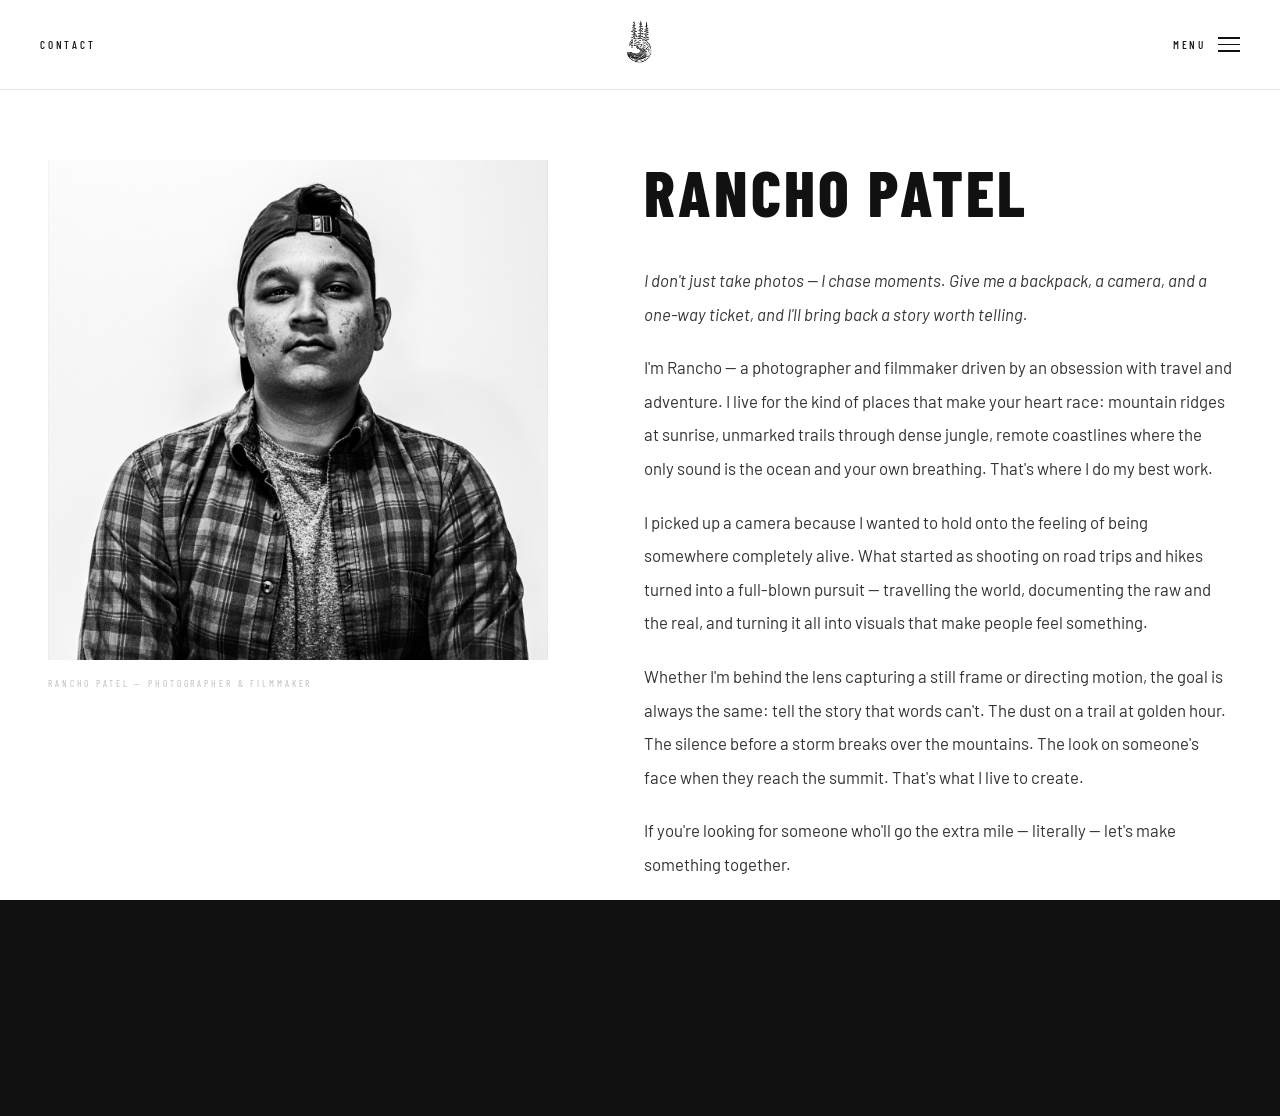
==== about.html @ b5786b47 "first commit" ====
<!DOCTYPE html>
<html lang="en">

<head>
    <meta charset="UTF-8">
    <meta name="viewport" content="width=device-width, initial-scale=1.0">
    <title>About — Rancho Patel</title>
    <meta name="description" content="Learn more about Rancho Patel's journey as an adventure photographer and filmmaker, his specialized field craft, and his recent commercial projects.">
  
    <!-- Open Graph / Facebook -->
    <meta property="og:type" content="website">
    <meta property="og:url" content="https://www.ranchopatel.com/about.html">
    <meta property="og:title" content="About — Rancho Patel">
    <meta property="og:description" content="Adventure photographer and filmmaker specialized in high-performance field craft and remote storytelling.">
    <meta property="og:image" content="https://www.ranchopatel.com/images/portrait.jpg">

    <!-- Twitter -->
    <meta property="twitter:card" content="summary_large_image">
    <meta property="twitter:url" content="https://www.ranchopatel.com/about.html">
    <meta property="twitter:title" content="About — Rancho Patel">
    <meta property="twitter:description" content="Adventure photographer and filmmaker specialized in high-performance field craft.">
    <meta property="twitter:image" content="https://www.ranchopatel.com/images/portrait.jpg">

    <link rel="icon" type="image/png" href="images/logo.png">
    <link rel="stylesheet" href="style.css?v=1.1">
</head>

<body class="about-page">

    <div class="page-transition" id="page-transition"></div>

    <!-- Top Navigation -->
    <header id="site-header" class="solid-mode">
        <a href="contact.html" id="nav-contact">Contact</a>
        <a href="index.html" id="nav-logo"><img src="images/logo.png" alt="Rancho Patel" class="nav-logo-img"></a>
        <button id="nav-menu-btn" aria-label="Open menu">
            <span>Menu</span>
            <div class="hamburger" id="hamburger">
                <span></span>
                <span></span>
                <span></span>
            </div>
        </button>
    </header>

    <nav id="menu-overlay" aria-hidden="true">
    <div id="menu-image-half">
      <img src="images/hero_main.jpg" alt="Featured Menu Image" id="menu-featured-img">
    </div>
    <div id="menu-content-half">
        <div id="menu-links">
            <a href="index.html" class="menu-link">Home</a>
            <a href="about.html" class="menu-link">About</a>
            <a href="stills.html" class="menu-link">Stills</a>
            <a href="motion.html" class="menu-link">Motion</a>
            <a href="contact.html" class="menu-link">Contact</a>
        </div>
        <div id="menu-footer">
            <a href="https://instagram.com/prnv_patel_" target="_blank" rel="noopener noreferrer" class="menu-social">Instagram</a>
        </div>
        </div>
  </nav>

    <!-- Bio Section -->
    <div id="about-body">
        <div id="about-side-portrait">
            <img src="images/portrait.jpg" alt="Rancho Patel">
            <p id="about-side-caption">Rancho Patel — Photographer &amp; Filmmaker</p>
        </div>
        <div id="about-text">
            <h2>Rancho Patel</h2>
            <p class="about-lead">I don't just take photos — I chase moments.
                Give me a backpack, a camera, and a one-way ticket, and I'll bring back a story worth telling.</p>
            <p>I'm Rancho — a photographer and filmmaker driven by an obsession with travel and adventure.
                I live for the kind of places that make your heart race: mountain ridges at sunrise,
                unmarked trails through dense jungle, remote coastlines where the only sound is the ocean
                and your own breathing. That's where I do my best work.</p>
            <p>I picked up a camera because I wanted to hold onto the feeling of being somewhere
                completely alive. What started as shooting on road trips and hikes turned into a full-blown
                pursuit — travelling the world, documenting the raw and the real, and turning it all into
                visuals that make people feel something.</p>
            <p>Whether I'm behind the lens capturing a still frame or directing motion, the goal is always
                the same: tell the story that words can't. The dust on a trail at golden hour. The silence
                before a storm breaks over the mountains. The look on someone's face when they reach the summit.
                That's what I live to create.</p>
            <p>If you're looking for someone who'll go the extra mile — literally — let's make something together.</p>

            <div id="about-credits">
                <div class="credit-item">
                    <span class="credit-label">What I Do</span>
                    <span class="credit-value">Photography · Filmmaking · Visual Storytelling</span>
                </div>
                <div class="credit-item">
                    <span class="credit-label">Obsessed With</span>
                    <span class="credit-value">Travel · Adventure · The Outdoors</span>
                </div>
                <div class="credit-item">
                    <span class="credit-label">Gear</span>
                    <span class="credit-value">Canon · DJI · Whatever fits in the bag</span>
                </div>
                <div class="credit-item">
                    <span class="credit-label">Available for</span>
                    <span class="credit-value">Commissions · Collabs · Adventures</span>
                </div>
            </div>
        </div>
    </div>

    <script src="script.js"></script>
</body>

</html>
---- style.css ----
/* ============================================================
   RANCHO PATEL PHOTOGRAPHY — Global Stylesheet
   Inspired by jimmychin.com
   ============================================================ */

/* ===== GOOGLE FONTS ===== */
@import url('https://fonts.googleapis.com/css2?family=Barlow+Condensed:wght@100;200;300;400;500;600;700;800;900&family=Barlow:wght@300;400&family=Inter:wght@300;400;500&display=swap');

/* ===== RESET ===== */
*,
*::before,
*::after {
  margin: 0;
  padding: 0;
  box-sizing: border-box;
}

html {
  scroll-behavior: smooth;
  font-size: 16px;
}

body {
  font-family: 'Barlow', 'Inter', -apple-system, sans-serif;
  background: #fff;
  color: #111;
  line-height: 1.6;
  overflow-x: hidden;
  -webkit-font-smoothing: antialiased;
  -moz-osx-font-smoothing: grayscale;
}

img {
  display: block;
  max-width: 100%;
}

a {
  text-decoration: none;
  color: inherit;
}

button {
  border: none;
  background: none;
  cursor: pointer;
  font-family: inherit;
  color: inherit;
}

/* ===== PAGE TRANSITION ===== */
.page-transition {
  position: fixed;
  inset: 0;
  background: #111;
  z-index: 9999;
  pointer-events: none;
  transform: translateY(100%);
  transition: transform 0.6s cubic-bezier(0.85, 0, 0.15, 1);
}

.page-transition.active {
  transform: translateY(0);
  pointer-events: all;
}

/* ===== TOP NAV BAR ===== */
#site-header {
  position: fixed;
  top: 0;
  left: 0;
  width: 100%;
  z-index: 1000;
  display: flex;
  align-items: center;
  justify-content: space-between;
  padding: 0 2.5rem;
  height: 90px;
  mix-blend-mode: normal;
  opacity: 0;
  transform: translateY(-20px);
  animation: headerFadeIn 1s 0.1s cubic-bezier(0.16, 1, 0.3, 1) forwards;
}

@keyframes headerFadeIn {
  to {
    opacity: 1;
    transform: translateY(0);
  }
}

/* Transparent version (over dark hero) */
#site-header.hero-mode {
  background: transparent;
}

#site-header.hero-mode #nav-contact,
#site-header.hero-mode #nav-logo,
#site-header.hero-mode #nav-menu-btn {
  color: rgba(255, 255, 255, 0.85);
}

#site-header.hero-mode .nav-logo-img {
  filter: invert(1) brightness(2);
}

#site-header.hero-mode #nav-contact:hover,
#site-header.hero-mode #nav-menu-btn:hover {
  color: #fff;
}

#site-header.hero-mode .hamburger span {
  background: #fff;
}

/* Solid version (over content pages) */
#site-header.solid-mode {
  background: rgba(255, 255, 255, 0.95);
  backdrop-filter: blur(12px);
  border-bottom: 1px solid rgba(0, 0, 0, 0.08);
}


#nav-contact {
  font-family: 'Barlow Condensed', sans-serif;
  font-size: 0.7rem;
  font-weight: 500;
  letter-spacing: 0.25em;
  color: rgba(0, 0, 0, 0.7);
  text-transform: uppercase;
  transition: color 0.3s;
  position: relative;
}

#nav-contact::after {
  content: '';
  position: absolute;
  bottom: -4px;
  left: 0;
  width: 100%;
  height: 1px;
  background: currentColor;
  transform: scaleX(0);
  transform-origin: right;
  transition: transform 0.4s cubic-bezier(0.16, 1, 0.3, 1);
}

#nav-contact:hover::after {
  transform: scaleX(1);
  transform-origin: left;
}

#nav-contact:hover {
  color: #000;
}

#nav-logo {
  position: absolute;
  left: 50%;
  transform: translateX(-50%);
  display: flex;
  align-items: center;
  justify-content: center;
}

.nav-logo-img {
  height: 80px;
  width: auto;
  object-fit: contain;
  filter: drop-shadow(0px 0px 0.5px rgba(0, 0, 0, 0.8));
  /* Makes the thin lines bolder */
  transition: transform 0.3s ease;
}

#nav-logo:hover .nav-logo-img {
  transform: scale(1.08);
}

#nav-menu-btn {
  display: flex;
  align-items: center;
  gap: 0.75rem;
  font-family: 'Barlow Condensed', sans-serif;
  font-size: 0.7rem;
  font-weight: 500;
  letter-spacing: 0.25em;
  color: rgba(0, 0, 0, 0.7);
  text-transform: uppercase;
  transition: color 0.3s;
  position: relative;
}

#nav-menu-btn::after {
  content: '';
  position: absolute;
  bottom: -4px;
  left: 0;
  width: 100%;
  height: 1px;
  background: currentColor;
  transform: scaleX(0);
  transform-origin: right;
  transition: transform 0.4s cubic-bezier(0.16, 1, 0.3, 1);
}

#nav-menu-btn:hover::after {
  transform: scaleX(1);
  transform-origin: left;
}

#nav-menu-btn:hover {
  color: #000;
}

.hamburger {
  display: flex;
  flex-direction: column;
  gap: 5px;
  width: 22px;
}

.hamburger span {
  display: block;
  width: 100%;
  height: 1.5px;
  background: currentColor;
  transition: transform 0.35s ease, opacity 0.35s ease;
}

/* ===== FULLSCREEN MENU OVERLAY ===== */
#menu-overlay {
  position: fixed;
  inset: 0;
  background: #fff;
  z-index: 900;
  display: flex;
  flex-direction: row;
  /* Ensure split side-by-side */
  opacity: 0;
  pointer-events: none;
  transition: opacity 0.5s ease;
}

#menu-overlay.active {
  opacity: 1;
  pointer-events: all;
}

#menu-image-half {
  flex: 0 0 50%;
  position: relative;
  overflow: hidden;
  display: none;
}

@media (min-width: 900px) {
  #menu-image-half {
    display: block;
  }
}

#menu-featured-img {
  width: 100%;
  height: 100%;
  object-fit: cover;
  position: absolute;
  inset: 0;
}

#menu-content-half {
  flex: 1;
  display: flex;
  flex-direction: column;
  align-items: center;
  justify-content: center;
  background: #fff;
  position: relative;
  height: 100%;
  overflow-y: auto;
}

#menu-links {
  display: flex;
  flex-direction: column;
  align-items: center;
  gap: 1.5rem;
}

.menu-link {
  font-family: 'Barlow Condensed', sans-serif;
  font-size: clamp(2.5rem, 7vw, 5rem);
  font-weight: 700;
  letter-spacing: 0.1em;
  text-transform: uppercase;
  color: #000;
  /* Solid black by default */
  transition: color 0.3s ease, letter-spacing 0.3s ease;
  line-height: 1;
}

.menu-link:hover {
  color: #aaa;
  /* Light grey on hover */
  letter-spacing: 0.15em;
}

#menu-footer {
  position: absolute;
  bottom: 2.5rem;
  left: 50%;
  transform: translateX(-50%);
  display: flex;
  gap: 2rem;
}

.menu-social {
  font-family: 'Barlow Condensed', sans-serif;
  font-size: 0.65rem;
  letter-spacing: 0.2em;
  color: rgba(0, 0, 0, 0.4);
  text-transform: uppercase;
  transition: color 0.3s;
}

.menu-social:hover {
  color: #111;
}

/* ===== HERO — HOME ===== */
body.home-page {
  overflow: hidden;
  height: 100vh;
}

#hero {
  position: relative;
  width: 100%;
  height: 100vh;
  overflow: hidden;
}

#hero-slideshow {
  position: absolute;
  inset: 0;
}

.hero-slide {
  position: absolute;
  inset: 0;
  background-size: cover;
  background-position: center;
  opacity: 0;
  z-index: 0;
  transform: scale(1.05);
  transition: opacity 2.5s cubic-bezier(0.16, 1, 0.3, 1), transform 8s ease; 
  /* Slower, smoother cross-fade as requested */
}

.hero-slide.active {
  opacity: 1;
  z-index: 2;
  transform: scale(1);
  animation: kenBurns 8.2s ease forwards;
}

.hero-slide.last-active {
  opacity: 1;
  z-index: 1;
  /* Keep last slide underneath while new one fades in */
}

@keyframes kenBurns {
  0% { transform: scale(1); }
  100% { transform: scale(1.03); }
}

#hero-overlay {
  position: absolute;
  inset: 0;
  background: rgba(0, 0, 0, 0.42);
  z-index: 2;
  display: flex;
  flex-direction: column;
  align-items: center;
  justify-content: center;
}

/* Splash intro text */
#hero-name-wrap {
  text-align: center;
}

#hero-title {
  font-family: 'Barlow Condensed', sans-serif;
  font-size: clamp(1.8rem, 4vw, 3rem);
  font-weight: 500;
  letter-spacing: 0.4em;
  text-transform: uppercase;
  color: #fff;
  line-height: 1;
  opacity: 0;
  transform: translateY(20px);
  animation: heroFadeUp 1.2s 0.3s cubic-bezier(0.16, 1, 0.3, 1) forwards;
}

#hero-sub {
  font-family: 'Barlow Condensed', sans-serif;
  font-size: clamp(0.6rem, 1.4vw, 0.85rem);
  font-weight: 400;
  letter-spacing: 0.5em;
  text-transform: uppercase;
  color: rgba(255, 255, 255, 0.6);
  margin-top: 1rem;
  opacity: 0;
  animation: heroFadeUp 1.2s 1s cubic-bezier(0.16, 1, 0.3, 1) forwards;
}

@keyframes heroFadeUp {
  to {
    opacity: 1;
    transform: translateY(0);
  }
}


/* Scroll indicator */
#scroll-hint {
  position: absolute;
  bottom: 2.5rem;
  left: 50%;
  transform: translateX(-50%);
  z-index: 3;
  display: flex;
  flex-direction: column;
  align-items: center;
  gap: 0.6rem;
  opacity: 0;
  animation: heroFadeUp 1s 1.4s ease forwards;
}

#scroll-hint span {
  font-family: 'Barlow Condensed', sans-serif;
  font-size: 0.55rem;
  letter-spacing: 0.35em;
  color: rgba(255, 255, 255, 0.5);
  text-transform: uppercase;
}

.scroll-line {
  width: 1px;
  height: 36px;
  background: rgba(255, 255, 255, 0.2);
  position: relative;
  overflow: hidden;
}

.scroll-line::after {
  content: '';
  position: absolute;
  top: -100%;
  left: 0;
  width: 100%;
  height: 100%;
  background: rgba(255, 255, 255, 0.8);
  animation: scrollDrop 2.2s infinite;
}

@keyframes scrollDrop {
  0% {
    top: -100%;
  }

  100% {
    top: 100%;
  }
}

/* Home footer overlay */
#home-footer-overlay {
  position: absolute;
  bottom: 2rem;
  left: 0;
  width: 100%;
  z-index: 3;
  text-align: center;
  opacity: 0;
  animation: heroFadeUp 1s 1.5s ease forwards;
}

#home-footer-overlay p {
  font-family: 'Barlow Condensed', sans-serif;
  font-size: 0.5rem;
  letter-spacing: 0.25em;
  color: rgba(255, 255, 255, 0.2);
  text-transform: uppercase;
}

/* Slide counter */
#slide-counter {
  position: absolute;
  bottom: 2.5rem;
  right: 2.5rem;
  z-index: 3;
  display: flex;
  align-items: center;
  gap: 0.5rem;
  font-family: 'Barlow Condensed', sans-serif;
  font-size: 0.65rem;
  letter-spacing: 0.2em;
  color: rgba(255, 255, 255, 0.4);
}

#slide-current {
  color: rgba(255, 255, 255, 0.9);
}

/* ===== HOME — THREE PILLARS ===== */
#pillars {
  display: grid;
  grid-template-columns: 1fr 1fr 1fr;
  height: 70vh;
}

.pillar {
  position: relative;
  overflow: hidden;
  cursor: pointer;
  display: flex;
  align-items: flex-end;
  justify-content: flex-start;
}

.pillar-bg {
  position: absolute;
  inset: 0;
  background-size: cover;
  background-position: center;
  transition: transform 0.9s cubic-bezier(0.25, 0.46, 0.45, 0.94);
}

.pillar:hover .pillar-bg {
  transform: scale(1.06);
}

.pillar-darken {
  position: absolute;
  inset: 0;
  background: rgba(0, 0, 0, 0.45);
  transition: background 0.5s ease;
}

.pillar:hover .pillar-darken {
  background: rgba(0, 0, 0, 0.6);
}

.pillar-content {
  position: relative;
  z-index: 2;
  padding: 2.5rem;
  display: flex;
  align-items: flex-end;
  justify-content: space-between;
  width: 100%;
}

.pillar-label {
  font-family: 'Barlow Condensed', sans-serif;
  font-size: clamp(2rem, 4vw, 3.5rem);
  font-weight: 800;
  letter-spacing: 0.08em;
  text-transform: uppercase;
  color: #fff;
  line-height: 1;
}

.pillar-arrow {
  font-size: 1.5rem;
  color: rgba(255, 255, 255, 0.0);
  transition: color 0.4s ease, transform 0.4s ease;
}

.pillar:hover .pillar-arrow {
  color: rgba(255, 255, 255, 0.8);
  transform: translateX(6px);
}

/* ===== STILLS PAGE LAYOUT ===== */
body.stills-page {
  background: #fff;
  overflow-y: auto;
}

body.motion-page {
  background: #fff;
  overflow-y: auto;
  color: #111;
}

/* Left sidebar */
#sidebar {
  position: fixed;
  left: 0;
  top: 90px;
  bottom: 0;
  width: 200px;
  background: #fff;
  border-right: 1px solid rgba(0, 0, 0, 0.08);
  display: flex;
  flex-direction: column;
  padding: 2.5rem 1.5rem;
  z-index: 100;
}

#sidebar h2 {
  font-family: 'Barlow Condensed', sans-serif;
  font-size: 0.6rem;
  font-weight: 600;
  letter-spacing: 0.3em;
  color: rgba(0, 0, 0, 0.35);
  text-transform: uppercase;
  margin-bottom: 2rem;
}

#filter-list {
  display: flex;
  flex-direction: column;
  gap: 0.6rem;
  list-style: none;
}

.filter-btn {
  font-family: 'Barlow Condensed', sans-serif;
  font-size: 0.8rem;
  font-weight: 400;
  letter-spacing: 0.15em;
  color: rgba(0, 0, 0, 0.35);
  text-transform: uppercase;
  text-align: left;
  padding: 0.3rem 0;
  transition: color 0.3s;
  border-bottom: 1px solid transparent;
}

.filter-btn:hover,
.filter-btn.active {
  color: #111;
  border-bottom-color: rgba(0, 0, 0, 0.3);
}

#scroll-hint-sidebar {
  margin-top: auto;
  font-family: 'Barlow Condensed', sans-serif;
  font-size: 0.6rem;
  letter-spacing: 0.2em;
  color: rgba(0, 0, 0, 0.25);
  text-transform: uppercase;
  display: flex;
  align-items: center;
  gap: 0.5rem;
}

/* Horizontal gallery container */
#gallery-wrapper {
  margin-left: 200px;
  padding: 120px 2.5rem 3rem 2.5rem;
}

#gallery-track {
  display: grid;
  grid-template-columns: repeat(2, 1fr);
  gap: 15px;
  /* Thicker borders matching reference */
  padding: 15px;
}

.gallery-item {
  position: relative;
  overflow: hidden;
  aspect-ratio: 4 / 3;
  /* Uniform boxes like Chris Burkard */
  transition: opacity 1.2s cubic-bezier(0.16, 1, 0.3, 1), transform 1.2s cubic-bezier(0.16, 1, 0.3, 1);
  opacity: 0;
  transform: translateY(40px);
}

.gallery-item.revealed {
  opacity: 1;
  transform: translateY(0);
}

.gallery-item.hidden {
  display: none;
}

.gallery-item img {
  width: 100%;
  height: 100%;
  object-fit: cover;
  display: block;
  transition: transform 0.7s cubic-bezier(0.25, 0.46, 0.45, 0.94);
}

.gallery-item:hover img {
  transform: scale(1.04);
}

.gallery-item::after {
  content: '';
  position: absolute;
  inset: 0;
  background: rgba(0, 0, 0, 0);
  transition: background 0.4s ease;
  pointer-events: none;
}

.gallery-item:hover::after {
  background: rgba(0, 0, 0, 0.12);
}

/* ===== MOTION PAGE — VERTICAL LAYOUT ===== */

/* Motion header — solid on white bg */
#site-header.motion-header {
  background: rgba(255, 255, 255, 0.95);
  backdrop-filter: blur(12px);
  border-bottom: 1px solid rgba(0, 0, 0, 0.08);
}

/* Motion hero section */
.motion-hero {
  width: 100%;
  padding: 10rem 3rem 5rem;
  display: flex;
  flex-direction: column;
  align-items: center;
  justify-content: center;
  position: relative;
  max-width: 1100px;
  margin: 0 auto;
}

.motion-hero::before {
  content: '';
  position: absolute;
  inset: 0;
  background: radial-gradient(ellipse at center, rgba(0, 0, 0, 0.01) 0%, transparent 70%);
  pointer-events: none;
}

.motion-hero-content {
  text-align: center;
  z-index: 1;
}

.motion-hero-title {
  font-family: 'Barlow Condensed', sans-serif;
  font-size: clamp(1.4rem, 2.5vw, 2rem);
  font-weight: 500;
  letter-spacing: 0.35em;
  text-transform: uppercase;
  color: #111;
  line-height: 1;
  opacity: 0;
  transform: translateY(15px);
  animation: motionFadeUp 1s 0.2s cubic-bezier(0.16, 1, 0.3, 1) forwards;
}

.motion-hero-sub {
  font-family: 'Barlow Condensed', sans-serif;
  font-size: 0.6rem;
  font-weight: 400;
  letter-spacing: 0.4em;
  text-transform: uppercase;
  color: rgba(0, 0, 0, 0.25);
  margin-top: 0.8rem;
  opacity: 0;
  animation: motionFadeUp 1s 0.5s cubic-bezier(0.16, 1, 0.3, 1) forwards;
}

.motion-hero-scroll {
  display: none;
}

@keyframes motionFadeUp {
  to {
    opacity: 1;
    transform: translateY(0);
  }
}

/* Projects container */
#projects-container {
  max-width: 1100px;
  margin: 0 auto;
  padding: 0 3rem 3rem;
}

/* Individual project card */
.project-card {
  position: relative;
  margin-bottom: 12vh;
  opacity: 0;
  transform: translateY(60px);
  transition: opacity 0.8s cubic-bezier(0.16, 1, 0.3, 1),
    transform 0.8s cubic-bezier(0.16, 1, 0.3, 1);
}

.project-card.revealed {
  opacity: 1;
  transform: translateY(0);
}

.project-card:last-child {
  margin-bottom: 0;
}

/* Project number */
.project-number {
  font-family: 'Barlow Condensed', sans-serif;
  font-size: clamp(0.65rem, 1vw, 0.8rem);
  font-weight: 300;
  letter-spacing: 0.3em;
  color: rgba(0, 0, 0, 0.2);
  margin-bottom: 1.5rem;
  text-transform: uppercase;
}

/* Visual container — holds thumbnail + video + overlay */
.project-visual {
  position: relative;
  width: 100%;
  aspect-ratio: 16 / 9;
  overflow: hidden;
  border-radius: 6px;
  cursor: pointer;
}

.project-thumb {
  position: absolute;
  inset: 0;
  background-size: cover;
  background-position: center;
  z-index: 2;
  transition: transform 1.2s cubic-bezier(0.25, 0.46, 0.45, 0.94),
    opacity 0.6s ease;
}

.project-visual:hover .project-thumb {
  transform: scale(1.05);
  opacity: 0;
}

.project-video {
  position: absolute;
  inset: 0;
  width: 100%;
  height: 100%;
  object-fit: cover;
  z-index: 1;
  opacity: 0;
  transition: opacity 0.6s ease;
}

.project-visual:hover .project-video {
  opacity: 1;
}

.project-overlay {
  position: absolute;
  inset: 0;
  z-index: 3;
  display: flex;
  align-items: center;
  justify-content: center;
  background: rgba(0, 0, 0, 0.25);
  transition: background 0.5s ease;
}

.project-visual:hover .project-overlay {
  background: rgba(0, 0, 0, 0.45);
}

.project-play-btn {
  width: 72px;
  height: 72px;
  border: 1.5px solid rgba(255, 255, 255, 0.4);
  border-radius: 50%;
  display: flex;
  align-items: center;
  justify-content: center;
  opacity: 0;
  transform: scale(0.85);
  transition: opacity 0.4s ease, transform 0.4s ease, border-color 0.3s ease;
}

.project-play-btn svg {
  margin-left: 4px;
}

.project-visual:hover .project-play-btn {
  opacity: 1;
  transform: scale(1);
  border-color: rgba(255, 255, 255, 0.8);
}

/* Project info below thumbnail */
.project-info {
  display: flex;
  flex-direction: column;
  gap: 0.4rem;
  margin-top: 1.5rem;
}

.project-category {
  font-family: 'Barlow Condensed', sans-serif;
  font-size: 0.55rem;
  font-weight: 400;
  letter-spacing: 0.35em;
  text-transform: uppercase;
  color: rgba(0, 0, 0, 0.3);
}

.project-title {
  font-family: 'Barlow Condensed', sans-serif;
  font-size: clamp(1.2rem, 2.5vw, 2rem);
  font-weight: 700;
  letter-spacing: 0.1em;
  text-transform: uppercase;
  color: #111;
  line-height: 1;
}

/* Motion page footer */
.motion-footer {
  text-align: center;
  padding: 4rem 2rem;
  border-top: 1px solid rgba(0, 0, 0, 0.06);
}

.motion-footer p {
  font-family: 'Barlow Condensed', sans-serif;
  font-size: 0.55rem;
  letter-spacing: 0.2em;
  color: rgba(0, 0, 0, 0.2);
  text-transform: uppercase;
}

/* Video Player branding and layout... */

#video-close {
  position: absolute;
  top: 1.5rem;
  right: 2rem;
  font-size: 2rem;
  color: rgba(255, 255, 255, 0.5);
  z-index: 10;
  transition: color 0.3s;
  line-height: 1;
}

#video-close:hover {
  color: #fff;
}

#video-info {
  font-family: 'Barlow Condensed', sans-serif;
  font-size: 0.65rem;
  letter-spacing: 0.3em;
  text-transform: uppercase;
  color: rgba(255, 255, 255, 0.3);
}



/* ===== ABOUT PAGE ===== */
body.about-page {
  background: #fff;
  color: #111;
  overflow-y: auto;
}

body.about-page #site-header {
  mix-blend-mode: normal;
}

body.about-page #site-header.solid-mode {
  background: rgba(255, 255, 255, 0.95);
  border-bottom: 1px solid rgba(0, 0, 0, 0.1);
}

body.about-page #nav-contact,
body.about-page #nav-logo,
body.about-page #nav-menu-btn {
  color: #111;
}

body.about-page .hamburger span {
  background: #111;
}

body.about-page #menu-overlay {
  background: #111;
}

#about-side-portrait {
  position: relative;
  width: 100%;
}

#about-side-portrait img {
  width: 100%;
  aspect-ratio: 1;
  object-fit: cover;
  filter: grayscale(20%);
}

#about-side-caption {
  font-family: 'Barlow Condensed', sans-serif;
  font-size: 0.6rem;
  letter-spacing: 0.3em;
  color: #bbb;
  text-transform: uppercase;
  margin-top: 1rem;
  display: block;
}

#about-body {
  max-width: 1300px; /* Slightly wider max-width to accommodate larger image */
  margin: 0 auto;
  padding: 10rem 3rem 3rem;
  display: grid;
  grid-template-columns: minmax(350px, 500px) 1fr;
  gap: 6rem; /* A bit more breathing room */
  align-items: start;
}

#about-text h2 {
  font-family: 'Barlow Condensed', sans-serif;
  font-size: clamp(2rem, 5vw, 4rem);
  font-weight: 800;
  letter-spacing: 0.05em;
  text-transform: uppercase;
  color: #111;
  line-height: 1;
  margin-bottom: 2.5rem;
}

.about-lead {
  font-family: 'Barlow', sans-serif;
  font-size: clamp(1.1rem, 2vw, 1.4rem);
  font-weight: 500;
  line-height: 1.8;
  color: #222;
  margin-bottom: 2rem;
  font-style: italic;
}

#about-text p {
  font-family: 'Barlow', sans-serif;
  font-size: 1.05rem;
  font-weight: 400;
  line-height: 2;
  color: #333;
  margin-bottom: 1.25rem;
  max-width: 680px;
}

#about-credits {
  margin-top: 3rem;
  border-top: 1px solid #eee;
  padding-top: 2rem;
  display: flex;
  gap: 4rem;
}

.credit-item {
  display: flex;
  flex-direction: column;
  gap: 0.25rem;
}

.credit-label {
  font-family: 'Barlow Condensed', sans-serif;
  font-size: 0.55rem;
  letter-spacing: 0.3em;
  text-transform: uppercase;
  color: #bbb;
}

.credit-value {
  font-family: 'Barlow Condensed', sans-serif;
  font-size: 0.85rem;
  letter-spacing: 0.1em;
  font-weight: 500;
  text-transform: uppercase;
  color: #333;
}

/* ===== CONTACT PAGE ===== */
body.contact-page {
  overflow: hidden;
  height: 100vh;
}

#contact-split {
  display: grid;
  grid-template-columns: 1fr 1fr;
  height: 100vh;
}

/* Black left half */
#contact-left {
  background: linear-gradient(to bottom, rgba(0,0,0,0.1), rgba(0,0,0,0.8)), url('images/hero_main.jpg') center/cover no-repeat;
  position: relative;
  display: flex;
  flex-direction: column;
  justify-content: flex-end;
  padding: 3rem 3.5rem;
  gap: 1.5rem;
}

#contact-left h2 {
  font-family: 'Barlow Condensed', sans-serif;
  font-size: clamp(2rem, 5vw, 4rem);
  font-weight: 800;
  letter-spacing: 0.05em;
  text-transform: uppercase;
  color: #fff;
  line-height: 1;
  margin-bottom: 0.5rem;
}

#contact-left p {
  font-family: 'Barlow', sans-serif;
  font-size: 0.85rem;
  font-weight: 300;
  color: rgba(255, 255, 255, 0.4);
  line-height: 1.8;
  max-width: 340px;
}

#contact-email-link {
  display: inline-block;
  font-family: 'Barlow Condensed', sans-serif;
  font-size: 0.75rem;
  font-weight: 500;
  letter-spacing: 0.2em;
  text-transform: uppercase;
  color: #fff;
  border-bottom: 1px solid rgba(255, 255, 255, 0.3);
  padding-bottom: 3px;
  margin-bottom: 1.5rem;
  transition: border-color 0.3s;
}

#contact-email-link:hover {
  border-color: #fff;
}

#contact-socials {
  display: flex;
  gap: 1.2rem;
}

.contact-social-icon {
  width: 32px;
  height: 32px;
  border: 1px solid rgba(255, 255, 255, 0.2);
  border-radius: 50%;
  display: flex;
  align-items: center;
  justify-content: center;
  color: rgba(255, 255, 255, 0.4);
  transition: color 0.3s, border-color 0.3s;
}

.contact-social-icon:hover {
  color: #fff;
  border-color: #fff;
}

/* White right half */
#contact-right {
  background: #fff;
  display: flex;
  flex-direction: column;
  justify-content: center;
  padding: 3rem 4rem;
}

#contact-right h3 {
  font-family: 'Barlow Condensed', sans-serif;
  font-size: 0.65rem;
  font-weight: 600;
  letter-spacing: 0.35em;
  text-transform: uppercase;
  color: #bbb;
  margin-bottom: 2.5rem;
}

#contact-form {
  display: flex;
  flex-direction: column;
  gap: 1.5rem;
  max-width: 420px;
}

.form-group {
  display: flex;
  flex-direction: column;
  gap: 0.35rem;
}

.form-group label {
  font-family: 'Barlow Condensed', sans-serif;
  font-size: 0.6rem;
  letter-spacing: 0.25em;
  text-transform: uppercase;
  color: #999;
}

.form-group input,
.form-group textarea {
  font-family: 'Barlow', sans-serif;
  font-size: 0.9rem;
  font-weight: 300;
  color: #111;
  background: transparent;
  border: none;
  border-bottom: 1px solid #ddd;
  padding: 0.5rem 0;
  outline: none;
  transition: border-color 0.3s;
  width: 100%;
}

.form-group input:focus,
.form-group textarea:focus {
  border-color: #111;
}

.form-group textarea {
  resize: none;
  height: 90px;
}

#form-submit {
  margin-top: 0.5rem;
  align-self: flex-start;
  font-family: 'Barlow Condensed', sans-serif;
  font-size: 0.7rem;
  font-weight: 600;
  letter-spacing: 0.3em;
  text-transform: uppercase;
  color: #fff;
  background: #111;
  padding: 0.85rem 2.5rem;
  transition: background 0.3s;
}

#form-submit:hover {
  background: #333;
}

/* ===== FOOTER (Stills page) ===== */
#site-footer {
  position: fixed;
  bottom: 0;
  left: 0;
  width: 100%;
  padding: 1rem 2.5rem;
  display: flex;
  justify-content: space-between;
  align-items: center;
  z-index: 50;
  pointer-events: none;
}

.footer-copy {
  font-family: 'Barlow Condensed', sans-serif;
  font-size: 0.55rem;
  letter-spacing: 0.2em;
  color: rgba(0, 0, 0, 0.3);
  text-transform: uppercase;
}

/* ===== LIGHTBOX ===== */
#lightbox {
  position: fixed;
  inset: 0;
  z-index: 2000;
  background: rgba(0, 0, 0, 0.96);
  display: flex;
  align-items: center;
  justify-content: center;
  opacity: 0;
  pointer-events: none;
  transition: opacity 0.35s ease;
}

#lightbox.active {
  opacity: 1;
  pointer-events: all;
}

#lightbox img {
  max-width: 90vw;
  max-height: 90vh;
  object-fit: contain;
  opacity: 0;
  transform: scale(0.96);
  transition: opacity 0.35s ease, transform 0.35s ease;
}

#lightbox.active img {
  opacity: 1;
  transform: scale(1);
}

#lightbox-close {
  position: absolute;
  top: 1rem;
  right: 2rem;
  background: none;
  border: none;
  color: #fff;
  font-size: 3rem;
  cursor: pointer;
  z-index: 1001;
  transition: transform 0.3s;
}

#lightbox-close:hover {
  transform: scale(1.2);
}

#lightbox-prev, #lightbox-next {
  position: absolute;
  top: 50%;
  transform: translateY(-50%);
  background: transparent;
  color: white;
  border: none;
  font-size: 3rem;
  opacity: 0.7;
  cursor: pointer;
  transition: opacity 0.3s, transform 0.2s;
  padding: 1rem;
  user-select: none;
  z-index: 1001;
}

#lightbox-prev:hover, #lightbox-next:hover {
  opacity: 1;
  transform: translateY(-50%) scale(1.1);
}

#lightbox-prev {
  left: 2rem;
}

#lightbox-next {
  right: 2rem;
}

@media (max-width: 768px) {
  #lightbox-prev { left: 0.5rem; font-size: 2rem; }
  #lightbox-next { right: 0.5rem; font-size: 2rem; }
}

/* ===== RESPONSIVE ===== */

/* ── Tablet / Small Laptop (≤ 900px) ── */
@media (max-width: 900px) {
  #nav-logo {
    font-size: 0.85rem;
  }

  #pillars {
    grid-template-columns: 1fr;
    height: auto;
  }

  .pillar {
    height: 40vh;
  }

  #sidebar {
    display: flex;
    position: fixed;
    top: 64px;
    left: 0;
    right: 0;
    bottom: auto;
    width: 100%;
    height: auto;
    border-right: none;
    border-bottom: 1px solid rgba(0, 0, 0, 0.08);
    background: rgba(255, 255, 255, 0.97);
    backdrop-filter: blur(12px);
    -webkit-backdrop-filter: blur(12px);
    padding: 0.6rem 1rem;
    flex-direction: row;
    align-items: center;
    gap: 0;
    z-index: 100;
  }

  #sidebar h2 {
    display: none;
  }

  #filter-list {
    flex-direction: row;
    gap: 0;
    overflow-x: auto;
    -webkit-overflow-scrolling: touch;
    scrollbar-width: none;
    white-space: nowrap;
    width: 100%;
  }

  #filter-list::-webkit-scrollbar {
    display: none;
  }

  #filter-list li {
    flex-shrink: 0;
  }

  .filter-btn {
    padding: 0.4rem 0.8rem;
    font-size: 0.7rem;
    min-height: 36px;
    border-bottom: none;
    border-radius: 20px;
    transition: background 0.3s, color 0.3s;
  }

  .filter-btn.active {
    background: #111;
    color: #fff;
    border-bottom: none;
  }

  .filter-btn:hover {
    border-bottom: none;
  }

  #scroll-hint-sidebar {
    display: none;
  }

  #gallery-wrapper {
    margin-left: 0;
    padding: 130px 1.5rem 4rem;
  }

  #contact-split {
    grid-template-columns: 1fr;
    overflow-y: auto;
    height: auto;
  }

  body.contact-page {
    overflow-y: auto;
    height: auto;
  }

  #contact-left,
  #contact-right {
    padding: 3rem 2rem;
  }

  #contact-right {
    padding-bottom: 5rem;
  }

  #about-body {
    grid-template-columns: 1fr;
    gap: 2rem;
    padding: 6rem 2rem 5rem;
  }

  #about-side-portrait img {
    aspect-ratio: 3 / 4;
  }

  #about-label-vert {
    writing-mode: horizontal-tb;
    transform: none;
  }

  #about-credits {
    flex-wrap: wrap;
    gap: 2rem;
  }

  .motion-hero {
    padding: 8rem 2rem 3rem;
  }

  #projects-container {
    padding: 0 2rem 6rem;
  }
}

/* ── Small Tablets / Large Phones (≤ 600px) ── */
@media (max-width: 600px) {
  /* Header */
  #site-header {
    height: 64px;
    padding: 0 1.25rem;
  }

  .nav-logo-img {
    height: 50px;
  }

  /* Gallery — single column */
  #gallery-track {
    grid-template-columns: 1fr;
    gap: 10px;
    padding: 10px;
  }

  #gallery-wrapper {
    padding: 80px 1rem 3rem;
  }

  .gallery-item {
    aspect-ratio: 3 / 2;
  }

  /* Motion */
  .motion-hero {
    padding: 6rem 1.5rem 2.5rem;
  }

  #projects-container {
    padding: 0 1.5rem 5rem;
  }

  .project-card {
    margin-bottom: 8vh;
  }

  .project-play-btn {
    width: 56px;
    height: 56px;
    opacity: 1;
    transform: scale(1);
  }

  /* About */
  #about-hero {
    height: 50vh;
  }

  #about-body {
    padding: 4rem 1.5rem 5rem;
    gap: 1.5rem;
  }

  #about-hero-caption {
    left: 1.5rem;
    font-size: 0.55rem;
  }

  /* Contact */
  #contact-left,
  #contact-right {
    padding: 2.5rem 1.5rem;
  }

  #contact-right h3 {
    margin-bottom: 1.5rem;
  }

  #contact-form {
    max-width: 100%;
  }

  /* Menu overlay */
  #menu-links {
    gap: 1.2rem;
  }

  .menu-link {
    font-size: clamp(2rem, 10vw, 3.5rem);
  }

  /* Lightbox */
  #lightbox img {
    max-width: 95vw;
    max-height: 85vh;
  }

  #lightbox-close {
    top: 1rem;
    right: 1rem;
    font-size: 2.2rem;
    width: 44px;
    height: 44px;
    display: flex;
    align-items: center;
    justify-content: center;
  }

  /* Video player */
  #video-player-el {
    max-width: 98vw;
    width: 98vw;
  }

  #video-close {
    top: 0.75rem;
    right: 0.75rem;
    font-size: 2.2rem;
    width: 44px;
    height: 44px;
    display: flex;
    align-items: center;
    justify-content: center;
  }
}

/* ── Phones (≤ 480px) ── */
@media (max-width: 480px) {
  /* Prevent horizontal scroll */
  html, body {
    overflow-x: hidden;
  }

  /* Header — compact */
  #site-header {
    height: 56px;
    padding: 0 1rem;
  }

  .nav-logo-img {
    height: 40px;
  }

  #nav-contact {
    font-size: 0.6rem;
    letter-spacing: 0.15em;
  }

  #nav-menu-btn {
    font-size: 0.6rem;
    letter-spacing: 0.15em;
    min-height: 44px;
    min-width: 44px;
  }

  #nav-menu-btn > span {
    display: none;
  }

  .hamburger {
    width: 24px;
  }

  /* Menu overlay — mobile optimized */
  #menu-content-half {
    padding: 0 1.5rem;
  }

  .menu-link {
    font-size: clamp(1.8rem, 9vw, 2.8rem);
    letter-spacing: 0.06em;
  }

  #menu-links {
    gap: 1rem;
  }

  #menu-footer {
    bottom: 1.5rem;
    gap: 1.2rem;
    flex-wrap: wrap;
    justify-content: center;
    width: 90%;
  }

  .menu-social {
    font-size: 0.6rem;
    min-height: 44px;
    display: flex;
    align-items: center;
  }

  /* Hero — Home */
  #hero-title {
    font-size: clamp(1.4rem, 6vw, 2rem);
    letter-spacing: 0.25em;
  }

  #hero-sub {
    font-size: clamp(0.55rem, 2.5vw, 0.7rem);
    letter-spacing: 0.3em;
    margin-top: 0.75rem;
  }

  #home-footer-overlay p {
    font-size: 0.45rem;
  }

  /* Stills Gallery — full bleed single column */
  #gallery-wrapper {
    padding: 70px 0.5rem 2rem;
  }

  #gallery-track {
    grid-template-columns: 1fr;
    gap: 8px;
    padding: 0;
  }

  .gallery-item {
    aspect-ratio: 3 / 2;
    border-radius: 0;
  }

  /* Motion page — phone layout */
  .motion-hero {
    padding: 5rem 1rem 2rem;
  }

  .motion-hero-title {
    font-size: clamp(1.2rem, 5vw, 1.6rem);
    letter-spacing: 0.2em;
  }

  .motion-hero-sub {
    font-size: 0.55rem;
    letter-spacing: 0.25em;
  }

  #projects-container {
    padding: 0 1rem 4rem;
  }

  .project-card {
    margin-bottom: 6vh;
  }

  .project-number {
    font-size: 0.6rem;
    margin-bottom: 1rem;
  }

  .project-info {
    margin-top: 1rem;
  }

  .project-category {
    font-size: 0.5rem;
  }

  .project-title {
    font-size: clamp(1rem, 4.5vw, 1.5rem);
  }

  .motion-footer {
    padding: 2.5rem 1rem;
  }

  .motion-footer p {
    font-size: 0.5rem;
  }

  /* About page — phone layout */
  #about-hero {
    height: 45vh;
  }

  #about-body {
    padding: 5rem 1.5rem 4rem;
    gap: 1.5rem;
  }

  #about-side-portrait {
    margin: 0 -1.5rem;
    width: calc(100% + 3rem);
  }

  #about-side-portrait img {
    aspect-ratio: 3 / 4;
    border-radius: 0;
  }

  #about-side-caption {
    padding: 0 1.5rem;
  }

  #about-hero-caption {
    left: 1.25rem;
    bottom: 1rem;
    font-size: 0.5rem;
  }

  #about-text h2 {
    font-size: clamp(1.6rem, 7vw, 2.5rem);
    margin-bottom: 1.5rem;
  }

  .about-lead {
    font-size: clamp(0.95rem, 3.5vw, 1.15rem);
    line-height: 1.7;
  }

  #about-text p {
    font-size: 0.88rem;
    line-height: 1.85;
  }

  #about-credits {
    flex-direction: column;
    gap: 1.5rem;
    margin-top: 2rem;
    padding-top: 1.5rem;
  }

  .credit-label {
    font-size: 0.55rem;
  }

  .credit-value {
    font-size: 0.85rem;
  }

  /* Contact page — phone layout */
  #contact-left {
    padding: 5rem 1.25rem 2rem;
    min-height: auto;
  }

  #contact-left h2 {
    font-size: clamp(1.6rem, 7vw, 2.5rem);
  }

  #contact-left p {
    font-size: 0.82rem;
    line-height: 1.7;
  }

  #contact-email-link {
    font-size: 0.7rem;
    min-height: 44px;
    display: inline-flex;
    align-items: center;
  }

  .contact-social-icon {
    width: 44px;
    height: 44px;
  }

  .contact-social-icon svg {
    width: 18px;
    height: 18px;
  }

  #contact-right {
    padding: 2rem 1.25rem 4rem;
  }

  #contact-right h3 {
    margin-bottom: 1.5rem;
  }

  #contact-form {
    max-width: 100%;
    gap: 1.25rem;
  }

  /* Prevent iOS zoom on focus */
  .form-group input,
  .form-group textarea {
    font-size: 16px;
    padding: 0.6rem 0;
  }

  .form-group label {
    font-size: 0.58rem;
  }

  .form-group textarea {
    height: 100px;
  }

  #form-submit {
    width: 100%;
    text-align: center;
    padding: 1rem 2rem;
    min-height: 48px;
    font-size: 0.72rem;
  }

  /* Filter buttons — touch-friendly when sidebar visible */
  .filter-btn {
    min-height: 44px;
    display: flex;
    align-items: center;
    font-size: 0.85rem;
  }

  /* Lightbox — edge to edge */
  #lightbox img {
    max-width: 98vw;
    max-height: 80vh;
  }

  #lightbox-close {
    top: 0.75rem;
    right: 0.75rem;
  }

  /* Page transition — ensure no bleed */
  .page-transition {
    overflow: hidden;
  }
}

/* ===== BACK TO TOP BUTTON ===== */
#back-to-top {
  position: fixed;
  bottom: 2rem;
  right: 2rem;
  background: #111;
  color: #fff;
  border: none;
  border-radius: 30px;
  padding: 0.8rem 1.2rem;
  font-family: 'Barlow Condensed', sans-serif;
  font-size: 0.75rem;
  font-weight: 600;
  letter-spacing: 0.2em;
  text-transform: uppercase;
  display: flex;
  align-items: center;
  gap: 0.5rem;
  cursor: pointer;
  z-index: 1000;
  opacity: 0;
  pointer-events: none;
  transform: translateY(20px);
  transition: opacity 0.3s ease, transform 0.3s ease, background 0.3s ease;
  box-shadow: 0 4px 12px rgba(0,0,0,0.15);
}

#back-to-top.visible {
  opacity: 1;
  pointer-events: all;
  transform: translateY(0);
}

#back-to-top:hover {
  background: #333;
}

@media (max-width: 768px) {
  #back-to-top {
    bottom: 1.5rem;
    right: 1.5rem;
    padding: 0.7rem 1rem;
    font-size: 0.7rem;
  }
}

/* ===== GLOBAL PRELOADER ===== */
#global-preloader {
  position: fixed;
  inset: 0;
  background: #fff;
  z-index: 9999;
  display: flex;
  align-items: center;
  justify-content: center;
  transition: opacity 0.8s ease, visibility 0.8s ease;
}

#global-preloader.hide {
  opacity: 0;
  visibility: hidden;
}

.preloader-logo {
  width: 60px;
  height: auto;
  opacity: 0.8;
  animation: pulse 1.5s infinite ease-in-out;
}

@keyframes pulse {
  0%, 100% { transform: scale(1); opacity: 0.5; }
  50% { transform: scale(1.1); opacity: 1; }
}

/* ===== CUSTOM SCROLLBAR ===== */
::-webkit-scrollbar {
  width: 6px;
  height: 6px;
}
::-webkit-scrollbar-track {
  background: transparent;
}
::-webkit-scrollbar-thumb {
  background: rgba(120, 120, 120, 0.4);
  border-radius: 10px;
}
::-webkit-scrollbar-thumb:hover {
  background: rgba(120, 120, 120, 0.7);
}

/* ===== CONTACT FORM SUCCESS OVERLAY ===== */
#form-success-overlay {
  position: absolute;
  inset: 0;
  display: flex;
  flex-direction: column;
  align-items: center;
  justify-content: center;
  background: #fff;
  z-index: 10;
  opacity: 0;
  pointer-events: none;
  transition: opacity 0.5s ease;
}

/* ===== CINEMATIC VIDEO PLAYER (THEATRE MODE) ===== */
#video-player {
  position: fixed;
  inset: 0;
  background: rgba(0, 0, 0, 0.96); /* Darker backdrop */
  z-index: 3000;
  display: flex;
  align-items: center;
  justify-content: center;
  opacity: 0;
  pointer-events: none;
  transition: opacity 0.8s cubic-bezier(0.16, 1, 0.3, 1);
}

#video-player.active {
  opacity: 1;
  pointer-events: all;
}

#video-player-el {
  max-width: 85vw;
  max-height: 80vh;
  box-shadow: 0 30px 60px rgba(0,0,0,0.5);
  transform: scale(0.95);
  transition: transform 0.8s cubic-bezier(0.16, 1, 0.3, 1);
  background: #000;
}

#video-player.active #video-player-el {
  transform: scale(1);
}

/* Subtle glow behind video */
#video-player::before {
  content: '';
  position: absolute;
  width: 60%;
  height: 60%;
  background: radial-gradient(circle, rgba(255,255,255,0.05) 0%, rgba(0,0,0,0) 70%);
  pointer-events: none;
  z-index: -1;
}

#form-success-overlay.active {
  opacity: 1;
  pointer-events: all;
}

#form-success-overlay svg {
  width: 60px;
  height: 60px;
  color: #2a7a2a;
  margin-bottom: 1.5rem;
  opacity: 0;
  transform: scale(0.8);
  transition: opacity 0.5s 0.2s, transform 0.5s 0.2s cubic-bezier(0.175, 0.885, 0.32, 1.275);
}

#form-success-overlay.active svg {
  opacity: 1;
  transform: scale(1);
}

#form-success-overlay h3 {
  opacity: 0;
  transform: translateY(10px);
  transition: opacity 0.5s 0.3s, transform 0.5s 0.3s;
}

#form-success-overlay.active h3 {
  opacity: 1;
  transform: translateY(0);
}

#contact-form {
  transition: opacity 0.5s ease;
}

#contact-form.faded {
  opacity: 0;
  pointer-events: none;
}
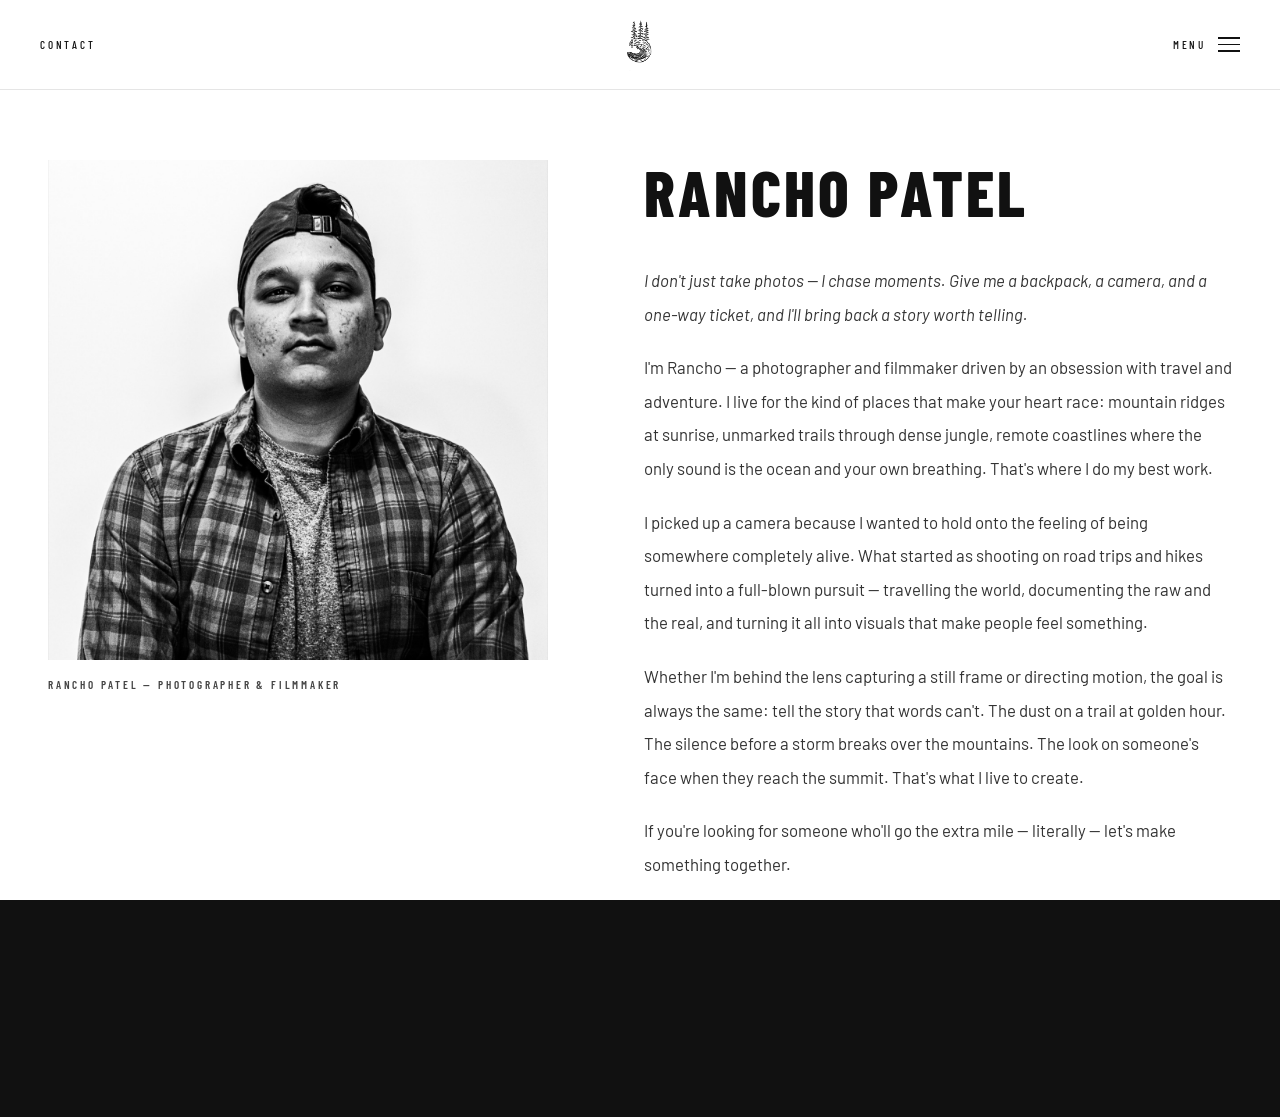
==== commit 1a36de9c: "Change index.html links to root / for cleaner URLs" ====
--- a/about.html
+++ b/about.html
@@ -23,6 +23,23 @@
 
     <link rel="icon" type="image/png" href="images/logo.png">
     <link rel="stylesheet" href="style.css?v=1.1">
+
+    <!-- Structured Data -->
+    <script type="application/ld+json">
+    {
+      "@context": "https://schema.org",
+      "@type": "Person",
+      "name": "Rancho Patel",
+      "url": "https://www.ranchopatel.com/",
+      "image": "https://www.ranchopatel.com/images/portrait.jpg",
+      "jobTitle": "Photographer & Filmmaker",
+      "email": "helloranchoo@gmail.com",
+      "telephone": "+12265064033",
+      "sameAs": [
+        "https://instagram.com/prnv_patel_"
+      ]
+    }
+    </script>
 </head>
 
 <body class="about-page">
@@ -32,7 +49,7 @@
     <!-- Top Navigation -->
     <header id="site-header" class="solid-mode">
         <a href="contact.html" id="nav-contact">Contact</a>
-        <a href="index.html" id="nav-logo"><img src="images/logo.png" alt="Rancho Patel" class="nav-logo-img"></a>
+        <a href="/" id="nav-logo"><img src="images/logo.png" alt="Rancho Patel" class="nav-logo-img"></a>
         <button id="nav-menu-btn" aria-label="Open menu">
             <span>Menu</span>
             <div class="hamburger" id="hamburger">
@@ -49,7 +66,7 @@
     </div>
     <div id="menu-content-half">
         <div id="menu-links">
-            <a href="index.html" class="menu-link">Home</a>
+            <a href="/" class="menu-link">Home</a>
             <a href="about.html" class="menu-link">About</a>
             <a href="stills.html" class="menu-link">Stills</a>
             <a href="motion.html" class="menu-link">Motion</a>
@@ -96,7 +113,7 @@
                 </div>
                 <div class="credit-item">
                     <span class="credit-label">Gear</span>
-                    <span class="credit-value">Canon · DJI · Whatever fits in the bag</span>
+                    <span class="credit-value">Sony · DJI · Whatever fits in the bag</span>
                 </div>
                 <div class="credit-item">
                     <span class="credit-label">Available for</span>
--- a/style.css
+++ b/style.css
@@ -315,15 +315,16 @@
 
 .menu-social {
   font-family: 'Barlow Condensed', sans-serif;
-  font-size: 0.65rem;
-  letter-spacing: 0.2em;
-  color: rgba(0, 0, 0, 0.4);
+  font-size: 0.7rem;
+  font-weight: 600;
+  letter-spacing: 0.25em;
+  color: #222;
   text-transform: uppercase;
   transition: color 0.3s;
 }
 
 .menu-social:hover {
-  color: #111;
+  color: #888;
 }
 
 /* ===== HERO — HOME ===== */
@@ -406,10 +407,10 @@
 #hero-sub {
   font-family: 'Barlow Condensed', sans-serif;
   font-size: clamp(0.6rem, 1.4vw, 0.85rem);
-  font-weight: 400;
-  letter-spacing: 0.5em;
-  text-transform: uppercase;
-  color: rgba(255, 255, 255, 0.6);
+  font-weight: 600;
+  letter-spacing: 0.4em;
+  text-transform: uppercase;
+  color: rgba(255, 255, 255, 0.95);
   margin-top: 1rem;
   opacity: 0;
   animation: heroFadeUp 1.2s 1s cubic-bezier(0.16, 1, 0.3, 1) forwards;
@@ -1016,9 +1017,10 @@
 
 #about-side-caption {
   font-family: 'Barlow Condensed', sans-serif;
-  font-size: 0.6rem;
-  letter-spacing: 0.3em;
-  color: #bbb;
+  font-size: 0.7rem;
+  font-weight: 600;
+  letter-spacing: 0.25em;
+  color: #444;
   text-transform: uppercase;
   margin-top: 1rem;
   display: block;
@@ -1081,10 +1083,11 @@
 
 .credit-label {
   font-family: 'Barlow Condensed', sans-serif;
-  font-size: 0.55rem;
-  letter-spacing: 0.3em;
-  text-transform: uppercase;
-  color: #bbb;
+  font-size: 0.6rem;
+  font-weight: 600;
+  letter-spacing: 0.25em;
+  text-transform: uppercase;
+  color: #444;
 }
 
 .credit-value {
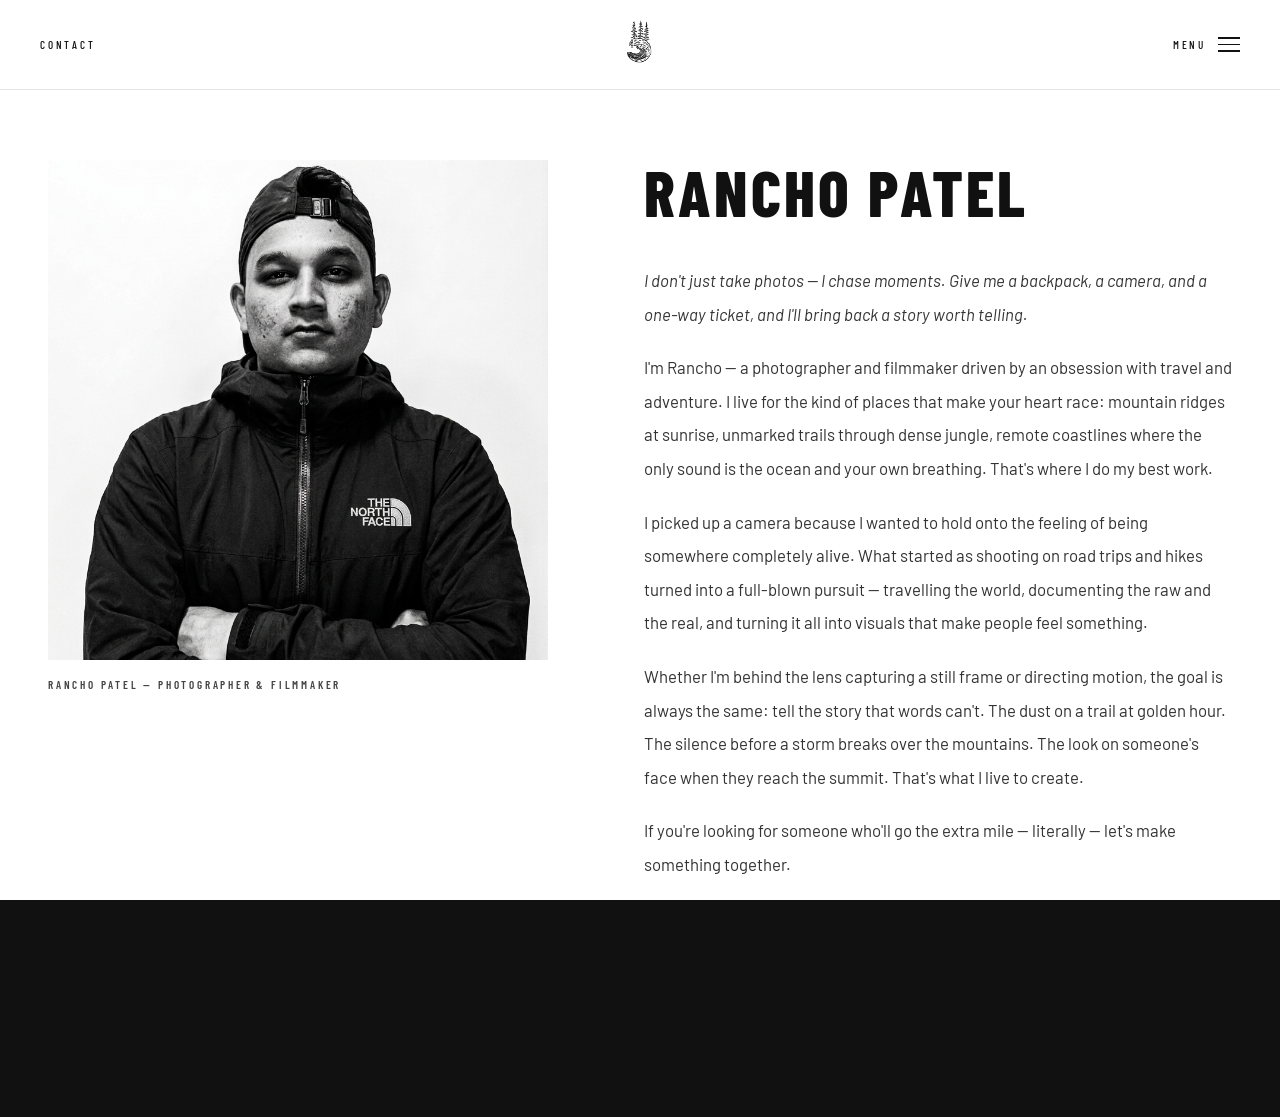
==== commit 2ba5bf43: "Update profile picture on about page" ====
--- a/about.html
+++ b/about.html
@@ -81,7 +81,7 @@
     <!-- Bio Section -->
     <div id="about-body">
         <div id="about-side-portrait">
-            <img src="images/portrait.jpg" alt="Rancho Patel">
+            <img src="images/About.PNG" alt="Rancho Patel">
             <p id="about-side-caption">Rancho Patel — Photographer &amp; Filmmaker</p>
         </div>
         <div id="about-text">
